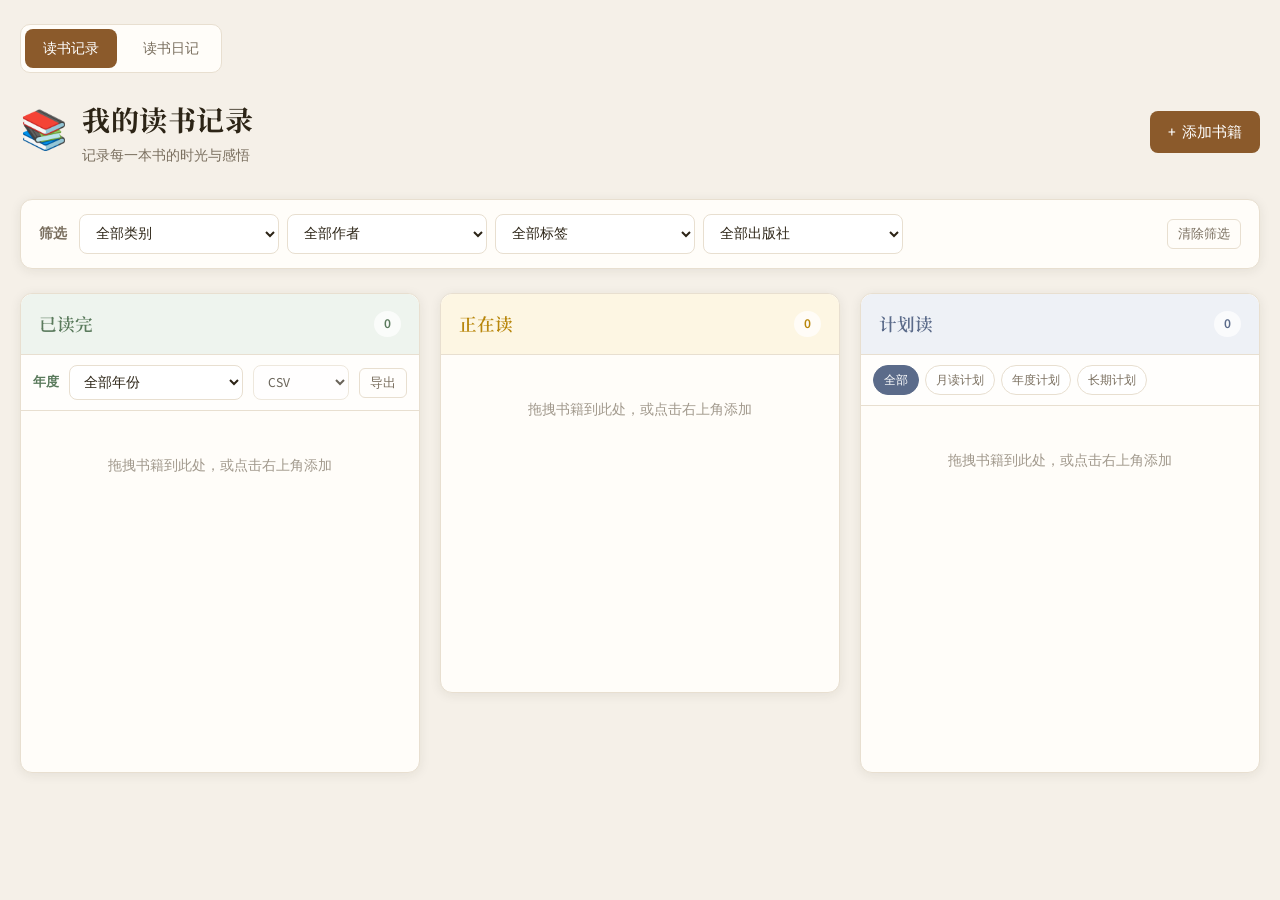
==== index.html @ 4c118de2 "Initial commit: reading journal static site for GitHub Pages" ====
<!DOCTYPE html>
<html lang="zh-CN">
<head>
  <meta charset="UTF-8">
  <meta name="viewport" content="width=device-width, initial-scale=1.0">
  <title>我的读书记录</title>
  <link rel="preconnect" href="https://fonts.googleapis.com">
  <link rel="preconnect" href="https://fonts.gstatic.com" crossorigin>
  <link href="https://fonts.googleapis.com/css2?family=Noto+Serif+SC:wght@400;600;700&family=Source+Sans+3:wght@400;500;600&display=swap" rel="stylesheet">
  <link rel="stylesheet" href="styles.css">
</head>
<body>
  <div class="app">
    <nav class="app-nav" aria-label="主导航">
      <a href="index.html" class="app-nav-link active">读书记录</a>
      <a href="diary.html" class="app-nav-link">读书日记</a>
    </nav>

    <header class="header">
      <div class="header-inner">
        <div class="brand">
          <span class="brand-icon">📚</span>
          <div>
            <h1>我的读书记录</h1>
            <p class="subtitle">记录每一本书的时光与感悟</p>
          </div>
        </div>
        <button type="button" class="btn btn-primary" id="addBookBtn">
          <span>+</span> 添加书籍
        </button>
      </div>
    </header>

    <section class="filter-bar" id="filterBar">
      <div class="filter-bar-inner">
        <span class="filter-label">筛选</span>
        <div class="filter-controls">
          <select id="filterCategory" aria-label="按类别筛选">
            <option value="">全部类别</option>
          </select>
          <select id="filterAuthor" aria-label="按作者筛选">
            <option value="">全部作者</option>
          </select>
          <select id="filterTag" aria-label="按标签筛选">
            <option value="">全部标签</option>
          </select>
          <select id="filterPublisher" aria-label="按出版社筛选">
            <option value="">全部出版社</option>
          </select>
        </div>
        <button type="button" class="btn btn-ghost btn-sm" id="clearFiltersBtn" hidden>清除筛选</button>
      </div>
      <p class="filter-summary" id="filterSummary" hidden></p>
    </section>

    <main class="board">
      <section class="column column-finished" data-status="finished">
        <div class="column-header finished">
          <h2>已读完</h2>
          <span class="count" id="count-finished">0</span>
        </div>
        <div class="finished-year-bar">
          <label for="finishedYearFilter">年度</label>
          <select id="finishedYearFilter" aria-label="按年度筛选已读书籍">
            <option value="">全部年份</option>
          </select>
          <select id="exportFormat" aria-label="导出格式" disabled>
            <option value="csv">CSV</option>
            <option value="markdown">Markdown</option>
            <option value="json">JSON</option>
          </select>
          <button type="button" class="btn btn-ghost btn-sm" id="exportYearBtn" disabled title="请先选择年度">导出</button>
        </div>
        <p class="finished-year-summary" id="finishedYearSummary" hidden></p>
        <div class="book-list" id="list-finished"></div>
      </section>

      <section class="column" data-status="reading">
        <div class="column-header reading">
          <h2>正在读</h2>
          <span class="count" id="count-reading">0</span>
        </div>
        <div class="book-list" id="list-reading"></div>
      </section>

      <section class="column column-planned" data-status="planned">
        <div class="column-header planned">
          <h2>计划读</h2>
          <span class="count" id="count-planned">0</span>
        </div>
        <div class="plan-tabs" id="planTabs">
          <button type="button" class="plan-tab active" data-plan-filter="">全部</button>
          <button type="button" class="plan-tab" data-plan-filter="monthly">月读计划</button>
          <button type="button" class="plan-tab" data-plan-filter="yearly">年度计划</button>
          <button type="button" class="plan-tab" data-plan-filter="longterm">长期计划</button>
        </div>
        <div class="book-list book-list-planned" id="list-planned"></div>
      </section>
    </main>
  </div>

  <!-- Add / Edit Modal -->
  <dialog class="modal modal-wide" id="bookModal">
    <form class="modal-content modal-content-scroll" id="bookForm">
      <div class="modal-header">
        <h3 id="modalTitle">添加书籍</h3>
        <button type="button" class="btn-close" id="closeModalBtn" aria-label="关闭">&times;</button>
      </div>

      <input type="hidden" id="bookId">

      <div class="form-row">
        <label for="bookTitle">书名 <span class="required">*</span></label>
        <input type="text" id="bookTitle" required placeholder="请输入书名">
      </div>

      <div class="form-row">
        <label for="bookAuthor">作者</label>
        <input type="text" id="bookAuthor" list="authorList" placeholder="请输入作者">
      </div>

      <div class="author-info-section">
        <div class="section-label">作者信息（选填）</div>
        <div class="form-row">
          <label for="authorRegion">地域</label>
          <select id="authorRegion">
            <option value="">未选择</option>
            <option value="china">中国</option>
            <option value="foreign">外国</option>
          </select>
        </div>
        <div id="authorChinaFields" hidden>
          <div class="form-row">
            <label for="dynasty">朝代</label>
            <input type="text" id="dynasty" list="dynastyList" placeholder="如：唐代、宋代、现代">
          </div>
        </div>
        <div id="authorForeignFields" hidden>
          <div class="form-row two-col">
            <div>
              <label for="nationality">国籍</label>
              <input type="text" id="nationality" list="nationalityList" placeholder="如：英国、美国、日本">
            </div>
            <div>
              <label for="translator">译者</label>
              <input type="text" id="translator" list="translatorList" placeholder="请输入译者">
            </div>
          </div>
        </div>
      </div>

      <div class="form-row two-col">
        <div>
          <label for="bookCategory">类别</label>
          <input type="text" id="bookCategory" list="categoryList" placeholder="如：文学、历史、哲学">
        </div>
        <div>
          <label for="bookPublisher">出版社</label>
          <input type="text" id="bookPublisher" list="publisherList" placeholder="请输入出版社">
        </div>
      </div>

      <div class="form-row">
        <label>标签</label>
        <div class="tag-color-picker" id="tagColorPicker"></div>
        <div class="tags-input-wrap">
          <div id="tagsChips" class="tags-chips"></div>
          <input type="text" id="tagInput" list="tagList" placeholder="输入标签后按回车添加">
        </div>
        <p class="field-hint">点击标签可切换颜色</p>
      </div>

      <datalist id="categoryList"></datalist>
      <datalist id="authorList"></datalist>
      <datalist id="dynastyList"></datalist>
      <datalist id="nationalityList"></datalist>
      <datalist id="translatorList"></datalist>
      <datalist id="tagList"></datalist>
      <datalist id="publisherList"></datalist>

      <div class="form-row">
        <label for="bookStatus">状态</label>
        <select id="bookStatus">
          <option value="finished">已读完</option>
          <option value="reading">正在读</option>
          <option value="planned">计划读</option>
        </select>
      </div>

      <div id="planFields" class="plan-fields" hidden>
        <div class="form-row two-col">
          <div>
            <label for="planType">计划类型</label>
            <select id="planType">
              <option value="monthly">月读计划</option>
              <option value="yearly">年度计划</option>
              <option value="longterm">长期计划</option>
            </select>
          </div>
          <div id="planPeriodContainer">
            <label for="planPeriod" id="planPeriodLabel">计划月份</label>
            <input type="month" id="planPeriod">
          </div>
        </div>
      </div>

      <div id="readingFields" class="reading-fields" hidden>
        <div class="section-label">阅读记录</div>
        <div class="form-row">
          <label for="readCount">阅读次数</label>
          <input type="number" id="readCount" min="1" value="1">
        </div>
        <div id="readingRecordsList" class="reading-records-list"></div>
      </div>

      <details class="form-section extension-section" id="extensionSection">
        <summary>拓展信息（选填）</summary>
        <div class="form-row">
          <label for="adaptation">是否被影视化</label>
          <input type="text" id="adaptation" placeholder="如：是，2020年电影《xxx》">
        </div>
        <div class="form-row">
          <label for="authorBio">作者生平</label>
          <textarea id="authorBio" rows="3" placeholder="记录作者生平简介…"></textarea>
        </div>
        <div class="form-row">
          <label for="extendedReading">拓展阅读</label>
          <textarea id="extendedReading" rows="3" placeholder="相关书籍、文章、资料推荐…"></textarea>
        </div>
      </details>

      <div class="form-row">
        <label for="notes">读书感悟</label>
        <textarea id="notes" rows="4" placeholder="写下你的阅读心得与感悟…"></textarea>
      </div>

      <div class="modal-actions">
        <button type="button" class="btn btn-ghost" id="cancelBtn">取消</button>
        <button type="submit" class="btn btn-primary">保存</button>
      </div>
    </form>
  </dialog>

  <!-- Detail Modal -->
  <dialog class="modal modal-wide" id="detailModal">
    <div class="modal-content detail-content">
      <div class="modal-header">
        <h3 id="detailTitle"></h3>
        <button type="button" class="btn-close" id="closeDetailBtn" aria-label="关闭">&times;</button>
      </div>
      <div class="detail-body" id="detailBody"></div>
      <div class="modal-actions">
        <button type="button" class="btn btn-ghost" id="detailEditBtn">编辑</button>
        <button type="button" class="btn btn-danger" id="detailDeleteBtn">删除</button>
      </div>
    </div>
  </dialog>

  <script src="app.js"></script>
</body>
</html>
---- styles.css ----
:root {
  --bg: #f5f0e8;
  --surface: #fffdf9;
  --border: #e8dfd0;
  --text: #2c2416;
  --text-muted: #7a6f5f;
  --primary: #8b5a2b;
  --primary-hover: #6d4520;
  --finished: #5a7a5c;
  --finished-bg: #eef4ee;
  --reading: #b8860b;
  --reading-bg: #fdf6e3;
  --planned: #5b6b8a;
  --planned-bg: #eef1f6;
  --danger: #a94442;
  --shadow: 0 2px 12px rgba(44, 36, 22, 0.08);
  --radius: 12px;
  --font-serif: "Noto Serif SC", "Songti SC", serif;
  --font-sans: "Source Sans 3", "PingFang SC", sans-serif;
}

*,
*::before,
*::after {
  box-sizing: border-box;
  margin: 0;
  padding: 0;
}

body {
  font-family: var(--font-sans);
  background: var(--bg);
  color: var(--text);
  min-height: 100vh;
  line-height: 1.6;
}

.app {
  max-width: 1280px;
  margin: 0 auto;
  padding: 24px 20px 48px;
}

/* Header */
.header {
  margin-bottom: 32px;
}

.header-inner {
  display: flex;
  align-items: center;
  justify-content: space-between;
  gap: 16px;
  flex-wrap: wrap;
}

.brand {
  display: flex;
  align-items: center;
  gap: 14px;
}

.brand-icon {
  font-size: 2.4rem;
}

.brand h1 {
  font-family: var(--font-serif);
  font-size: 1.75rem;
  font-weight: 700;
  letter-spacing: 0.02em;
}

.subtitle {
  color: var(--text-muted);
  font-size: 0.9rem;
  margin-top: 2px;
}

/* Filter bar */
.filter-bar {
  background: var(--surface);
  border: 1px solid var(--border);
  border-radius: var(--radius);
  padding: 14px 18px;
  margin-bottom: 24px;
  box-shadow: var(--shadow);
}

.filter-bar-inner {
  display: flex;
  align-items: center;
  gap: 12px;
  flex-wrap: wrap;
}

.filter-label {
  font-size: 0.88rem;
  font-weight: 600;
  color: var(--text-muted);
  flex-shrink: 0;
}

.filter-controls {
  display: flex;
  flex-wrap: wrap;
  gap: 8px;
  flex: 1;
}

.filter-controls select {
  padding: 8px 12px;
  border: 1px solid var(--border);
  border-radius: 8px;
  font-family: inherit;
  font-size: 0.88rem;
  background: #fff;
  color: var(--text);
  min-width: 130px;
  flex: 1;
  max-width: 200px;
}

.filter-controls select:focus {
  outline: none;
  border-color: var(--primary);
}

.filter-summary {
  margin-top: 10px;
  font-size: 0.85rem;
  color: var(--primary);
  padding-top: 10px;
  border-top: 1px solid var(--border);
}

.tag-category {
  background: #ede4d4;
  color: var(--primary);
}

.tag-publisher {
  background: var(--planned-bg);
  color: var(--planned);
}

.tag-origin {
  background: var(--finished-bg);
  color: var(--finished);
}

.tag-color-rose { background: #f5e0e0; color: #9e4b4b; }
.tag-color-orange { background: #f5ebe0; color: #9e6b4b; }
.tag-color-amber { background: #f5f0e0; color: #8a7340; }
.tag-color-green { background: #e0f0e5; color: #4b7a5c; }
.tag-color-teal { background: #e0f0f0; color: #4b7a7a; }
.tag-color-blue { background: #e0e8f5; color: #4b6b9e; }
.tag-color-purple { background: #e8e0f4; color: #6b5b8a; }
.tag-color-pink { background: #f5e0eb; color: #9e4b7a; }

.tag-color-picker {
  display: flex;
  align-items: center;
  gap: 8px;
  margin-bottom: 8px;
  flex-wrap: wrap;
}

.tag-color-picker-label {
  font-size: 0.82rem;
  color: var(--text-muted);
  flex-shrink: 0;
}

.tag-color-dot {
  width: 22px;
  height: 22px;
  border-radius: 50%;
  border: 2px solid transparent;
  cursor: pointer;
  padding: 0;
  transition: transform 0.15s, box-shadow 0.15s;
}

.tag-color-dot:hover {
  transform: scale(1.1);
}

.tag-color-dot.active {
  box-shadow: 0 0 0 2px var(--surface), 0 0 0 4px var(--primary);
  transform: scale(1.1);
}

.field-hint {
  margin-top: 6px;
  font-size: 0.78rem;
  color: var(--text-muted);
}

.author-info-section {
  background: var(--bg);
  border: 1px solid var(--border);
  border-radius: 10px;
  padding: 14px 14px 2px;
  margin-bottom: 16px;
}

.tags-input-wrap {
  border: 1px solid var(--border);
  border-radius: 8px;
  padding: 8px 10px;
  background: #fff;
  display: flex;
  flex-wrap: wrap;
  gap: 6px;
  align-items: center;
  min-height: 42px;
}

.tags-input-wrap:focus-within {
  border-color: var(--primary);
}

.tags-chips {
  display: flex;
  flex-wrap: wrap;
  gap: 6px;
}

.tag-chip {
  display: inline-flex;
  align-items: center;
  gap: 4px;
  padding: 3px 8px;
  border-radius: 4px;
  font-size: 0.82rem;
  cursor: pointer;
  border: none;
  font-family: inherit;
}

.tag-chip-remove {
  border: none;
  background: none;
  color: inherit;
  cursor: pointer;
  padding: 0 2px;
  font-size: 1rem;
  line-height: 1;
  opacity: 0.7;
}

.tag-chip-remove:hover {
  opacity: 1;
}

#tagInput {
  flex: 1;
  min-width: 120px;
  border: none;
  outline: none;
  font-family: inherit;
  font-size: 0.95rem;
  padding: 4px 0;
  background: transparent;
}

.tag-clickable {
  cursor: pointer;
  transition: opacity 0.15s;
}

.tag-clickable:hover {
  opacity: 0.8;
}

.detail-link {
  color: var(--primary);
  cursor: pointer;
  text-decoration: underline;
  text-underline-offset: 2px;
}

.detail-link:hover {
  color: var(--primary-hover);
}

/* Buttons */
.btn {
  display: inline-flex;
  align-items: center;
  gap: 6px;
  padding: 10px 18px;
  border: none;
  border-radius: 8px;
  font-family: inherit;
  font-size: 0.95rem;
  font-weight: 500;
  cursor: pointer;
  transition: background 0.2s, transform 0.15s;
}

.btn:active {
  transform: scale(0.98);
}

.btn-primary {
  background: var(--primary);
  color: #fff;
}

.btn-primary:hover {
  background: var(--primary-hover);
}

.btn-ghost {
  background: transparent;
  color: var(--text-muted);
  border: 1px solid var(--border);
}

.btn-ghost:hover {
  background: var(--bg);
  color: var(--text);
}

.btn-danger {
  background: var(--danger);
  color: #fff;
}

.btn-danger:hover {
  background: #8b3634;
}

.btn-sm {
  padding: 5px 10px;
  font-size: 0.8rem;
  border-radius: 6px;
}

/* Board */
.board {
  display: grid;
  grid-template-columns: repeat(3, 1fr);
  gap: 20px;
  align-items: start;
}

.column {
  background: var(--surface);
  border: 1px solid var(--border);
  border-radius: var(--radius);
  box-shadow: var(--shadow);
  min-height: 400px;
  display: flex;
  flex-direction: column;
}

.column-header {
  display: flex;
  align-items: center;
  justify-content: space-between;
  padding: 16px 18px;
  border-bottom: 1px solid var(--border);
  border-radius: var(--radius) var(--radius) 0 0;
}

.column-header h2 {
  font-family: var(--font-serif);
  font-size: 1.1rem;
  font-weight: 600;
}

.column-header.finished {
  background: var(--finished-bg);
  color: var(--finished);
}

.column-header.reading {
  background: var(--reading-bg);
  color: var(--reading);
}

.column-header.planned {
  background: var(--planned-bg);
  color: var(--planned);
}

.count {
  background: rgba(255, 255, 255, 0.7);
  padding: 2px 10px;
  border-radius: 20px;
  font-size: 0.85rem;
  font-weight: 600;
}

.book-list {
  padding: 12px;
  flex: 1;
  display: flex;
  flex-direction: column;
  gap: 10px;
}

.empty-hint {
  text-align: center;
  color: var(--text-muted);
  font-size: 0.88rem;
  padding: 32px 16px;
  opacity: 0.7;
}

/* Planned column */
.column-planned {
  min-height: 480px;
}

.plan-tabs {
  display: flex;
  flex-wrap: wrap;
  gap: 6px;
  padding: 10px 12px;
  border-bottom: 1px solid var(--border);
  background: rgba(255, 255, 255, 0.5);
}

.plan-tab {
  padding: 5px 10px;
  border: 1px solid var(--border);
  border-radius: 20px;
  background: #fff;
  font-family: inherit;
  font-size: 0.78rem;
  color: var(--text-muted);
  cursor: pointer;
  transition: background 0.15s, color 0.15s, border-color 0.15s;
}

.plan-tab:hover {
  border-color: var(--planned);
  color: var(--planned);
}

.plan-tab.active {
  background: var(--planned);
  border-color: var(--planned);
  color: #fff;
  font-weight: 500;
}

.book-list-planned {
  gap: 0;
}

.plan-group {
  padding: 10px 12px 4px;
}

.plan-group + .plan-group {
  border-top: 1px dashed var(--border);
  margin-top: 4px;
  padding-top: 14px;
}

.plan-group-header {
  display: flex;
  align-items: center;
  justify-content: space-between;
  margin-bottom: 10px;
}

.plan-group-title {
  font-family: var(--font-serif);
  font-size: 0.92rem;
  font-weight: 600;
  color: var(--planned);
}

.plan-group-count {
  font-size: 0.78rem;
  color: var(--text-muted);
  background: var(--planned-bg);
  padding: 1px 8px;
  border-radius: 10px;
}

.plan-group-list {
  display: flex;
  flex-direction: column;
  gap: 10px;
}

.plan-fields {
  background: var(--planned-bg);
  border: 1px solid #d4dce8;
  border-radius: 10px;
  padding: 14px 14px 2px;
  margin-bottom: 16px;
}

.tag-plan {
  background: #dce4f0;
  color: var(--planned);
  font-weight: 500;
}

.tag-format {
  background: #f0ebe3;
  color: var(--primary);
}

/* Finished year filter */
.column-finished {
  min-height: 480px;
}

.finished-year-bar {
  display: flex;
  align-items: center;
  gap: 10px;
  padding: 10px 12px;
  border-bottom: 1px solid var(--border);
  background: rgba(255, 255, 255, 0.5);
}

.finished-year-bar label {
  font-size: 0.82rem;
  font-weight: 600;
  color: var(--finished);
  flex-shrink: 0;
}

.finished-year-bar select {
  flex: 1;
  min-width: 0;
  padding: 6px 10px;
  border: 1px solid var(--border);
  border-radius: 8px;
  font-family: inherit;
  font-size: 0.85rem;
  background: #fff;
  color: var(--text);
}

.finished-year-bar select#exportFormat {
  flex: 0 0 96px;
}

.finished-year-bar select:focus {
  outline: none;
  border-color: var(--finished);
}

.finished-year-summary {
  margin: 0;
  padding: 10px 14px;
  font-size: 0.85rem;
  color: var(--finished);
  background: var(--finished-bg);
  border-bottom: 1px solid var(--border);
  line-height: 1.5;
}

.record-platform-wrap.disabled {
  opacity: 0.45;
  pointer-events: none;
}

/* Book Card */
.book-card {
  background: #fff;
  border: 1px solid var(--border);
  border-radius: 10px;
  padding: 14px 16px;
  cursor: pointer;
  transition: box-shadow 0.2s, transform 0.15s, opacity 0.15s;
}

.book-card-top {
  display: flex;
  align-items: flex-start;
  gap: 8px;
  margin-bottom: 4px;
}

.book-card-drag {
  flex-shrink: 0;
  width: 22px;
  height: 22px;
  margin-top: 1px;
  padding: 0;
  border: none;
  border-radius: 4px;
  background: transparent;
  color: var(--text-muted);
  font-size: 1rem;
  line-height: 1;
  cursor: grab;
  opacity: 0.45;
  transition: opacity 0.15s, background 0.15s, color 0.15s;
}

.book-card:hover .book-card-drag {
  opacity: 1;
}

.book-card-drag:hover {
  background: var(--bg);
  color: var(--text);
}

.book-card-drag:active {
  cursor: grabbing;
}

.book-card.is-dragging {
  opacity: 0.45;
  box-shadow: var(--shadow);
}

.book-list[data-sortable="on"],
.plan-group-list[data-sortable="on"] {
  min-height: 40px;
}

.book-card-title {
  font-family: var(--font-serif);
  font-size: 1rem;
  font-weight: 600;
  line-height: 1.4;
  flex: 1;
  margin-bottom: 0;
}

.book-card:hover:not(.is-dragging) {
  box-shadow: var(--shadow);
  transform: translateY(-1px);
}

.book-card-author {
  font-size: 0.82rem;
  color: var(--text-muted);
  margin-bottom: 10px;
}

.column.drop-highlight {
  outline: 2px dashed var(--primary);
  outline-offset: -2px;
}

.book-list.drop-target-active,
.plan-group-list.drop-target-active {
  background: rgba(139, 90, 43, 0.04);
  border-radius: 8px;
}

.book-card-meta {
  display: flex;
  flex-wrap: wrap;
  gap: 6px;
}

.tag {
  font-size: 0.75rem;
  padding: 2px 8px;
  border-radius: 4px;
  background: var(--bg);
  color: var(--text-muted);
}

.book-card-notes {
  margin-top: 10px;
  font-size: 0.85rem;
  color: var(--text-muted);
  display: -webkit-box;
  -webkit-line-clamp: 2;
  -webkit-box-orient: vertical;
  overflow: hidden;
}

.book-card-actions {
  display: flex;
  gap: 6px;
  margin-top: 10px;
  padding-top: 10px;
  border-top: 1px solid var(--border);
}

.book-card-actions .btn-sm {
  flex: 1;
  justify-content: center;
}

/* Modal */
.modal {
  border: none;
  border-radius: var(--radius);
  padding: 0;
  max-width: 520px;
  width: calc(100% - 32px);
  box-shadow: 0 8px 40px rgba(44, 36, 22, 0.18);
  background: var(--surface);
}

.modal-wide {
  max-width: 580px;
}

.modal-fullscreen {
  width: 100%;
  height: 100%;
  max-width: 100%;
  max-height: 100%;
  margin: 0;
  border-radius: 0;
}

@supports (height: 100dvh) {
  .modal-fullscreen {
    height: 100dvh;
    max-height: 100dvh;
  }

  .diary-form-fullscreen {
    max-height: 100dvh;
  }
}

.modal-fullscreen::backdrop {
  background: var(--bg);
}

.diary-form-fullscreen {
  height: 100%;
  max-height: 100vh;
  display: flex;
  flex-direction: column;
  padding: 20px 24px 24px;
  overflow-y: auto;
}

.diary-form-fields {
  flex-shrink: 0;
}

.diary-content-row {
  flex: 1 1 auto;
  display: flex;
  flex-direction: column;
  min-height: calc(100vh - 320px);
  margin-bottom: 0;
}

@supports (height: 100dvh) {
  .diary-content-row {
    min-height: calc(100dvh - 320px);
  }
}

.diary-content-row textarea {
  width: 100%;
  flex: 1 1 auto;
  min-height: calc(100vh - 360px);
  height: calc(100vh - 360px);
  max-height: none;
  resize: vertical;
  line-height: 1.85;
  font-family: var(--font-serif);
  font-size: 1.05rem;
  padding: 16px;
}

@supports (height: 100dvh) {
  .diary-content-row textarea {
    min-height: calc(100dvh - 360px);
    height: calc(100dvh - 360px);
  }
}

.diary-form-fullscreen .modal-actions {
  flex-shrink: 0;
  margin-top: 16px;
}

.modal-content-scroll {
  max-height: calc(100vh - 80px);
  overflow-y: auto;
}

.modal::backdrop {
  background: rgba(44, 36, 22, 0.4);
  backdrop-filter: blur(2px);
}

.modal-content {
  padding: 24px;
}

.modal-header {
  display: flex;
  align-items: center;
  justify-content: space-between;
  margin-bottom: 20px;
}

.modal-header h3 {
  font-family: var(--font-serif);
  font-size: 1.25rem;
}

.btn-close {
  background: none;
  border: none;
  font-size: 1.5rem;
  color: var(--text-muted);
  cursor: pointer;
  line-height: 1;
  padding: 4px;
}

.btn-close:hover {
  color: var(--text);
}

.form-row {
  margin-bottom: 16px;
}

.form-row label {
  display: block;
  font-size: 0.88rem;
  font-weight: 500;
  margin-bottom: 6px;
  color: var(--text);
}

.required {
  color: var(--danger);
}

.form-row input,
.form-row select,
.form-row textarea {
  width: 100%;
  padding: 10px 12px;
  border: 1px solid var(--border);
  border-radius: 8px;
  font-family: inherit;
  font-size: 0.95rem;
  background: #fff;
  color: var(--text);
  transition: border-color 0.2s;
}

.form-row input:focus,
.form-row select:focus,
.form-row textarea:focus {
  outline: none;
  border-color: var(--primary);
}

.form-row textarea {
  resize: vertical;
  min-height: 90px;
}

.two-col {
  display: grid;
  grid-template-columns: 1fr 1fr;
  gap: 12px;
}

.section-label {
  font-family: var(--font-serif);
  font-size: 0.95rem;
  font-weight: 600;
  margin-bottom: 12px;
  color: var(--text);
}

.reading-fields {
  background: var(--finished-bg);
  border: 1px solid #d4e0d5;
  border-radius: 10px;
  padding: 14px 14px 2px;
  margin-bottom: 16px;
}

.reading-records-list {
  display: flex;
  flex-direction: column;
  gap: 12px;
  margin-bottom: 14px;
}

.reading-record-item {
  background: #fff;
  border: 1px solid var(--border);
  border-radius: 8px;
  padding: 12px;
}

.reading-record-title {
  font-size: 0.85rem;
  font-weight: 600;
  color: var(--finished);
  margin-bottom: 10px;
}

.form-section {
  margin-bottom: 16px;
}

.extension-section {
  border: 1px solid var(--border);
  border-radius: 10px;
  padding: 0 14px;
  background: var(--bg);
}

.extension-section summary {
  padding: 12px 0;
  font-size: 0.9rem;
  font-weight: 500;
  cursor: pointer;
  color: var(--text-muted);
  list-style: none;
}

.extension-section summary::-webkit-details-marker {
  display: none;
}

.extension-section[open] summary {
  border-bottom: 1px solid var(--border);
  margin-bottom: 14px;
  color: var(--text);
}

.extension-section .form-row:last-child {
  margin-bottom: 14px;
}

.detail-section-title {
  font-family: var(--font-serif);
  font-size: 0.95rem;
  font-weight: 600;
  color: var(--text);
  margin-top: 6px;
  padding-top: 12px;
  border-top: 1px solid var(--border);
}

.detail-record {
  background: var(--bg);
  border-radius: 8px;
  padding: 12px 14px;
  font-size: 0.9rem;
}

.detail-record + .detail-record {
  margin-top: 8px;
}

.detail-record-title {
  font-weight: 600;
  color: var(--finished);
  margin-bottom: 6px;
  font-size: 0.85rem;
}

.modal-actions {
  display: flex;
  justify-content: flex-end;
  gap: 10px;
  margin-top: 24px;
  padding-top: 16px;
  border-top: 1px solid var(--border);
}

/* Detail view */
.detail-body {
  display: flex;
  flex-direction: column;
  gap: 14px;
}

.detail-row {
  display: flex;
  gap: 8px;
}

.detail-label {
  font-size: 0.85rem;
  font-weight: 600;
  color: var(--text-muted);
  min-width: 72px;
  flex-shrink: 0;
}

.detail-value {
  font-size: 0.95rem;
}

.detail-notes {
  background: var(--bg);
  border-radius: 8px;
  padding: 14px;
  font-size: 0.95rem;
  line-height: 1.7;
  white-space: pre-wrap;
}

.detail-author {
  color: var(--text-muted);
  font-size: 0.95rem;
  margin-top: -8px;
}

/* Responsive */
@media (max-width: 900px) {
  .board {
    grid-template-columns: 1fr;
  }

  .column {
    min-height: auto;
  }
}

@media (max-width: 480px) {
  .two-col {
    grid-template-columns: 1fr;
  }

  .brand h1 {
    font-size: 1.4rem;
  }

  .filter-controls select {
    max-width: none;
    min-width: 0;
  }
}

/* App navigation */
.app-nav {
  display: flex;
  gap: 8px;
  margin-bottom: 24px;
  padding: 4px;
  background: var(--surface);
  border: 1px solid var(--border);
  border-radius: 10px;
  width: fit-content;
}

.app-nav-link {
  padding: 8px 18px;
  border-radius: 8px;
  font-size: 0.9rem;
  font-weight: 500;
  color: var(--text-muted);
  text-decoration: none;
  transition: background 0.15s, color 0.15s;
}

.app-nav-link:hover {
  color: var(--text);
  background: var(--bg);
}

.app-nav-link.active {
  background: var(--primary);
  color: #fff;
}

/* Diary page */
.diary-filter-bar input[type="search"],
.diary-filter-bar input[type="month"] {
  padding: 8px 12px;
  border: 1px solid var(--border);
  border-radius: 8px;
  font-family: inherit;
  font-size: 0.88rem;
  background: #fff;
  color: var(--text);
  min-width: 130px;
  flex: 1;
  max-width: 200px;
}

.diary-filter-bar input:focus {
  outline: none;
  border-color: var(--primary);
}

.diary-list {
  display: flex;
  flex-direction: column;
  gap: 14px;
  max-width: 800px;
}

.diary-empty {
  max-width: 800px;
}

.diary-card {
  background: var(--surface);
  border: 1px solid var(--border);
  border-radius: var(--radius);
  padding: 20px 22px;
  box-shadow: var(--shadow);
  cursor: pointer;
  transition: box-shadow 0.2s, transform 0.15s;
  border-left: 4px solid var(--primary);
}

.diary-card:hover {
  box-shadow: 0 4px 20px rgba(44, 36, 22, 0.12);
  transform: translateY(-1px);
}

.diary-card-header {
  display: flex;
  align-items: center;
  flex-wrap: wrap;
  gap: 10px;
  margin-bottom: 8px;
}

.diary-card-tags {
  display: flex;
  flex-wrap: wrap;
  gap: 6px;
  margin-bottom: 10px;
}

.diary-detail-tags {
  display: flex;
  flex-wrap: wrap;
  gap: 6px;
  width: 100%;
  margin-top: 8px;
}

.diary-card-date {
  font-size: 0.85rem;
  color: var(--text-muted);
  font-weight: 500;
}

.diary-card-book {
  font-size: 0.78rem;
  padding: 2px 10px;
  border-radius: 20px;
  background: var(--reading-bg);
  color: var(--reading);
  font-weight: 500;
}

.diary-card-title {
  font-family: var(--font-serif);
  font-size: 1.15rem;
  font-weight: 600;
  margin-bottom: 10px;
  line-height: 1.4;
}

.diary-card-preview {
  font-size: 0.95rem;
  color: var(--text-muted);
  line-height: 1.7;
  display: -webkit-box;
  -webkit-line-clamp: 3;
  -webkit-box-orient: vertical;
  overflow: hidden;
}

.diary-detail-meta {
  display: flex;
  flex-wrap: wrap;
  gap: 12px;
  font-size: 0.9rem;
  color: var(--text-muted);
  margin-bottom: 16px;
  padding-bottom: 14px;
  border-bottom: 1px solid var(--border);
}

.diary-detail-book {
  color: var(--reading);
  font-weight: 500;
}

.diary-detail-body {
  font-size: 1rem;
  line-height: 1.85;
  white-space: pre-wrap;
  font-family: var(--font-serif);
  min-height: 120px;
}

@media (max-width: 480px) {
  .diary-filter-bar input[type="search"],
  .diary-filter-bar input[type="month"] {
    max-width: none;
    min-width: 0;
  }

  .app-nav {
    width: 100%;
  }

  .app-nav-link {
    flex: 1;
    text-align: center;
  }
}
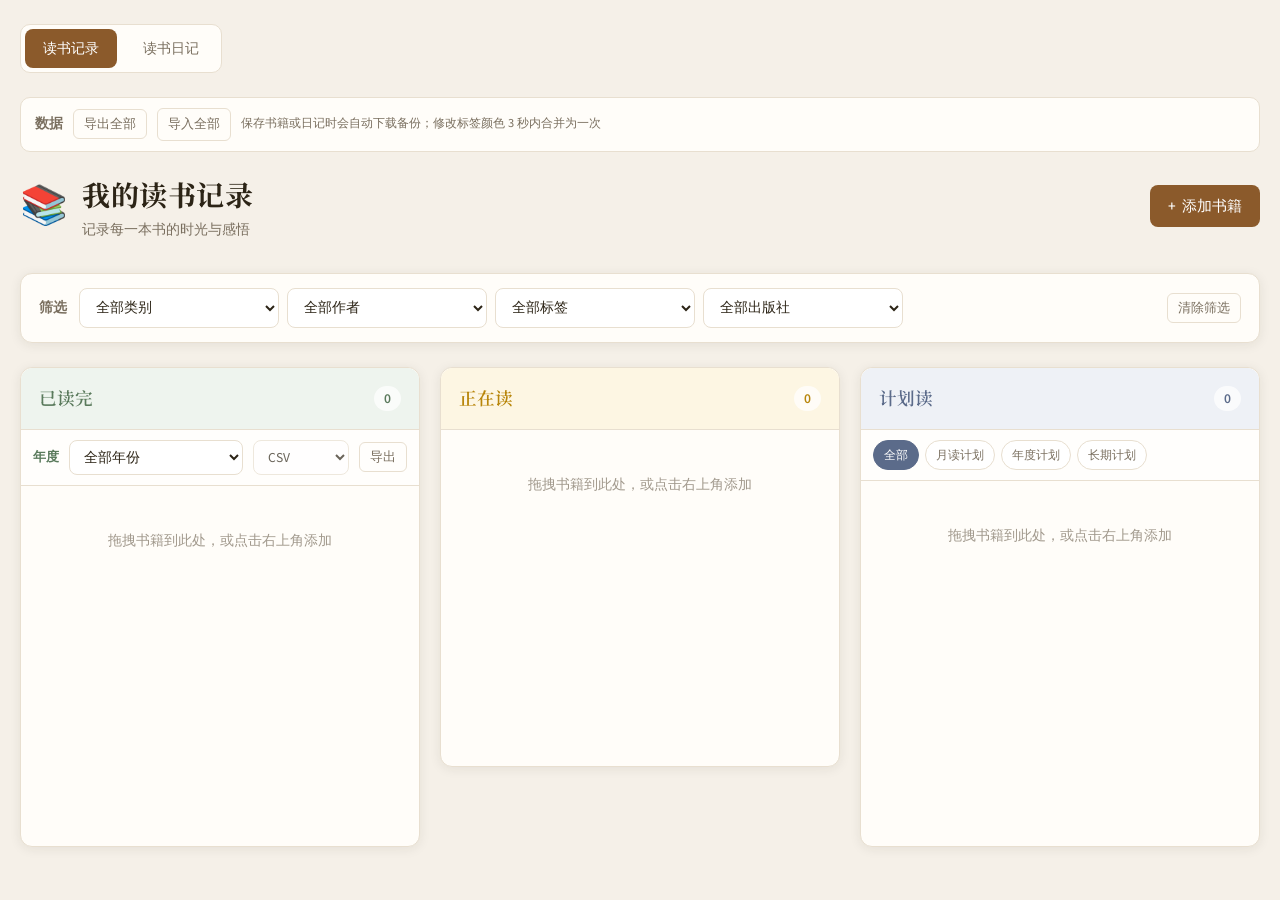
==== commit f4d4914b: "Add full export/import and auto backup on save" ====
--- a/index.html
+++ b/index.html
@@ -16,6 +16,16 @@
       <a href="diary.html" class="app-nav-link">读书日记</a>
     </nav>
 
+    <section class="data-bar" aria-label="数据管理">
+      <span class="data-bar-label">数据</span>
+      <button type="button" class="btn btn-ghost btn-sm" id="exportAllBtn">导出全部</button>
+      <label class="btn btn-ghost btn-sm import-label">
+        导入全部
+        <input type="file" id="importAllInput" accept=".json,application/json" hidden>
+      </label>
+      <p class="data-bar-hint">保存书籍或日记时会自动下载备份；修改标签颜色 3 秒内合并为一次</p>
+    </section>
+
     <header class="header">
       <div class="header-inner">
         <div class="brand">
@@ -256,6 +266,24 @@
     </div>
   </dialog>
 
+  <!-- Import Modal -->
+  <dialog class="modal" id="importModal">
+    <div class="modal-content">
+      <div class="modal-header">
+        <h3>导入数据</h3>
+        <button type="button" class="btn-close" data-close-import aria-label="关闭">&times;</button>
+      </div>
+      <p class="import-summary" id="importSummary"></p>
+      <p class="field-hint">合并：相同 ID 以导入文件为准；覆盖：完全替换当前数据。</p>
+      <div class="modal-actions">
+        <button type="button" class="btn btn-ghost" data-close-import>取消</button>
+        <button type="button" class="btn btn-ghost" id="importMergeBtn">合并</button>
+        <button type="button" class="btn btn-danger" id="importReplaceBtn">覆盖</button>
+      </div>
+    </div>
+  </dialog>
+
+  <script src="storage.js"></script>
   <script src="app.js"></script>
 </body>
 </html>
--- a/styles.css
+++ b/styles.css
@@ -1076,6 +1076,42 @@
   color: #fff;
 }
 
+.data-bar {
+  display: flex;
+  align-items: center;
+  gap: 10px;
+  flex-wrap: wrap;
+  margin-bottom: 20px;
+  padding: 10px 14px;
+  background: var(--surface);
+  border: 1px solid var(--border);
+  border-radius: 10px;
+}
+
+.data-bar-label {
+  font-size: 0.85rem;
+  font-weight: 600;
+  color: var(--text-muted);
+}
+
+.data-bar-hint {
+  margin: 0;
+  flex: 1 1 220px;
+  font-size: 0.78rem;
+  color: var(--text-muted);
+}
+
+.import-label {
+  cursor: pointer;
+  margin: 0;
+}
+
+.import-summary {
+  margin: 0 0 12px;
+  color: var(--text);
+  line-height: 1.5;
+}
+
 /* Diary page */
 .diary-filter-bar input[type="search"],
 .diary-filter-bar input[type="month"] {
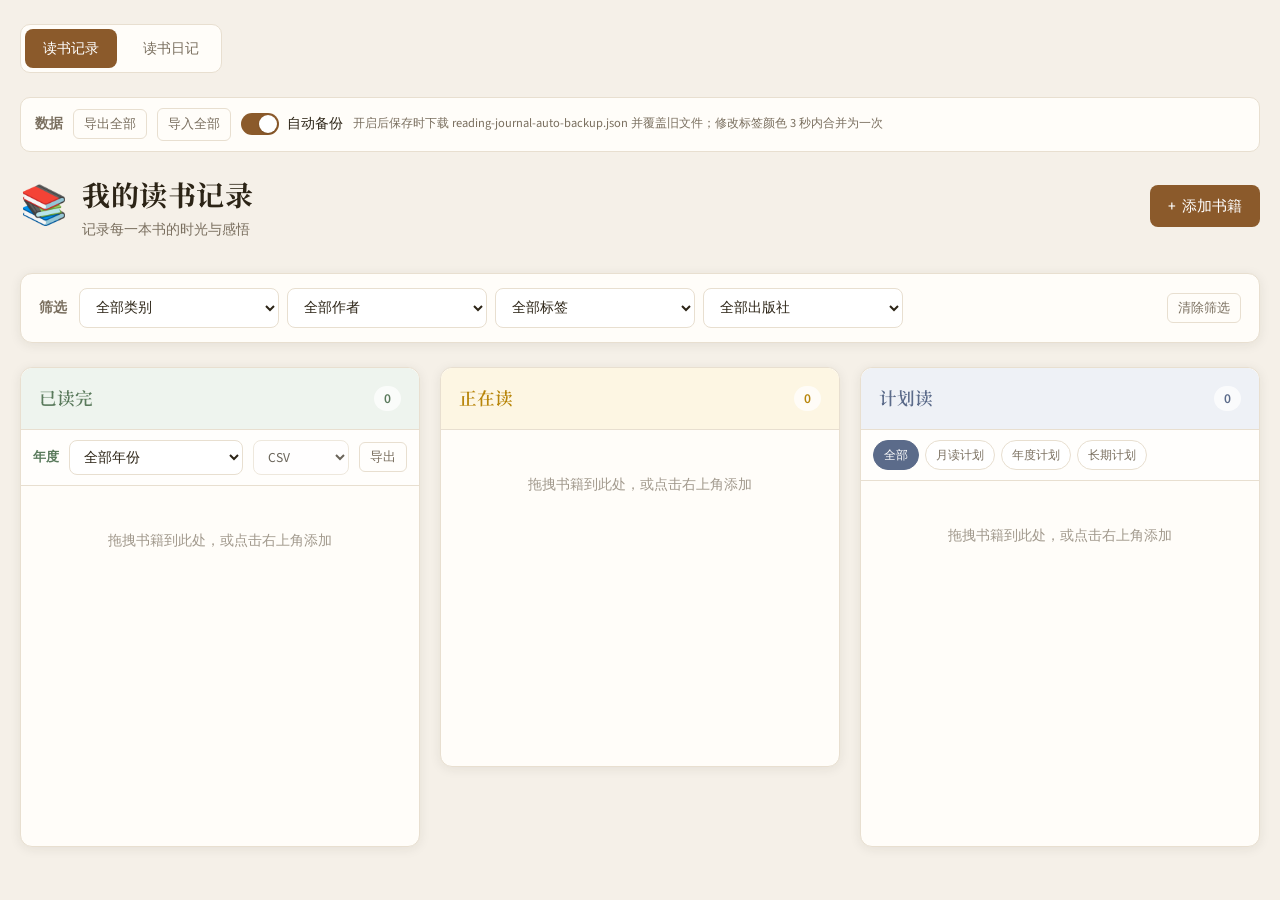
==== commit 75fe7c33: "Add auto backup toggle and fixed backup filename" ====
--- a/index.html
+++ b/index.html
@@ -23,7 +23,12 @@
         导入全部
         <input type="file" id="importAllInput" accept=".json,application/json" hidden>
       </label>
-      <p class="data-bar-hint">保存书籍或日记时会自动下载备份；修改标签颜色 3 秒内合并为一次</p>
+      <label class="auto-backup-toggle">
+        <input type="checkbox" id="autoBackupToggle" checked>
+        <span class="auto-backup-toggle-ui" aria-hidden="true"></span>
+        <span class="auto-backup-toggle-label">自动备份</span>
+      </label>
+      <p class="data-bar-hint">开启后保存时下载 reading-journal-auto-backup.json 并覆盖旧文件；修改标签颜色 3 秒内合并为一次</p>
     </section>
 
     <header class="header">
--- a/styles.css
+++ b/styles.css
@@ -1106,6 +1106,62 @@
   margin: 0;
 }
 
+.auto-backup-toggle {
+  display: inline-flex;
+  align-items: center;
+  gap: 8px;
+  cursor: pointer;
+  user-select: none;
+  margin: 0;
+}
+
+.auto-backup-toggle input {
+  position: absolute;
+  opacity: 0;
+  width: 0;
+  height: 0;
+}
+
+.auto-backup-toggle-ui {
+  position: relative;
+  width: 38px;
+  height: 22px;
+  background: var(--border);
+  border-radius: 999px;
+  transition: background 0.15s;
+}
+
+.auto-backup-toggle-ui::after {
+  content: '';
+  position: absolute;
+  top: 2px;
+  left: 2px;
+  width: 18px;
+  height: 18px;
+  background: #fff;
+  border-radius: 50%;
+  box-shadow: 0 1px 2px rgba(0, 0, 0, 0.15);
+  transition: transform 0.15s;
+}
+
+.auto-backup-toggle input:checked + .auto-backup-toggle-ui {
+  background: var(--primary);
+}
+
+.auto-backup-toggle input:checked + .auto-backup-toggle-ui::after {
+  transform: translateX(16px);
+}
+
+.auto-backup-toggle input:focus-visible + .auto-backup-toggle-ui {
+  outline: 2px solid var(--primary);
+  outline-offset: 2px;
+}
+
+.auto-backup-toggle-label {
+  font-size: 0.85rem;
+  color: var(--text);
+}
+
 .import-summary {
   margin: 0 0 12px;
   color: var(--text);
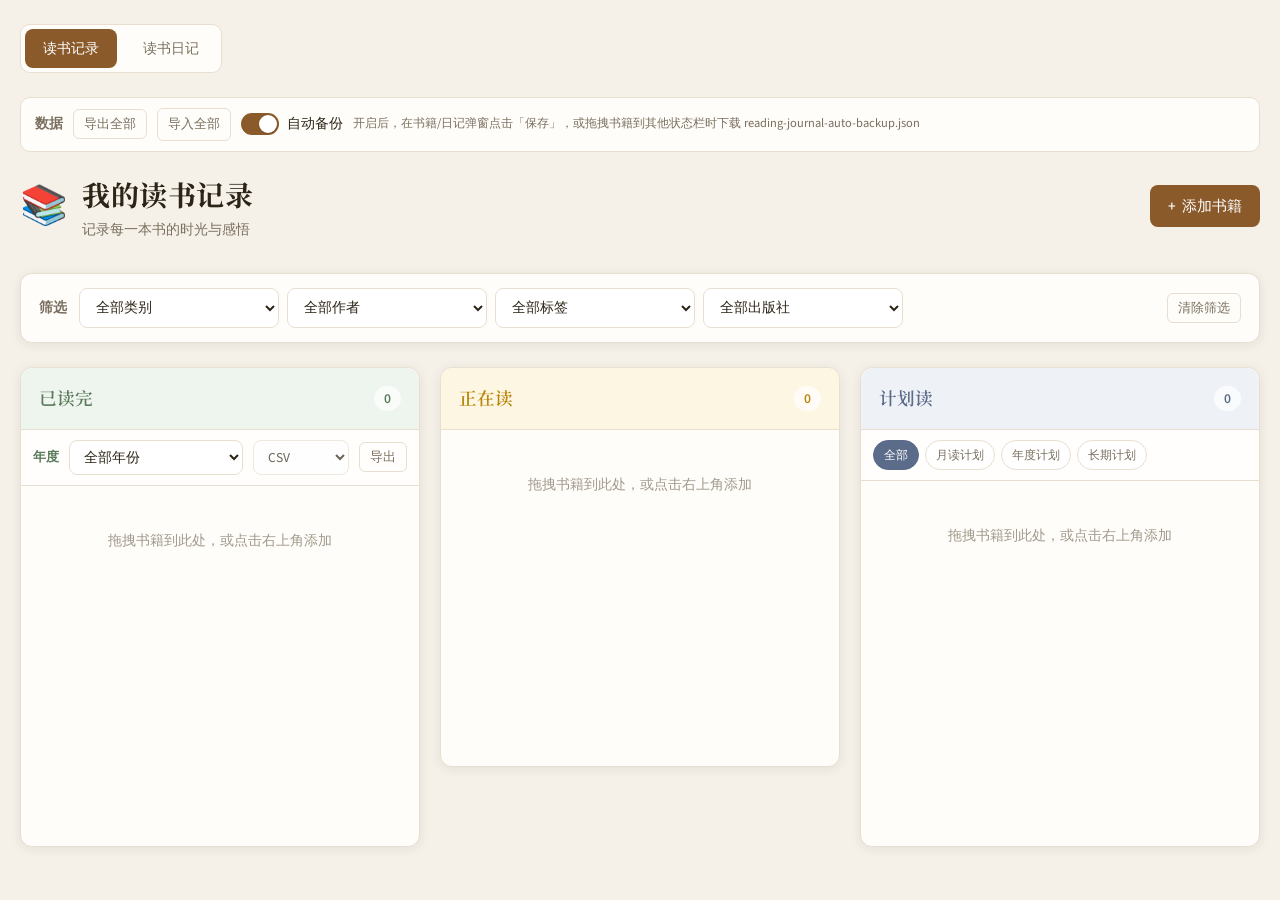
==== commit ecee6724: "Refine auto backup triggers for save and cross-column drag" ====
--- a/index.html
+++ b/index.html
@@ -28,7 +28,7 @@
         <span class="auto-backup-toggle-ui" aria-hidden="true"></span>
         <span class="auto-backup-toggle-label">自动备份</span>
       </label>
-      <p class="data-bar-hint">开启后保存时下载 reading-journal-auto-backup.json 并覆盖旧文件；修改标签颜色 3 秒内合并为一次</p>
+      <p class="data-bar-hint">开启后，在书籍/日记弹窗点击「保存」，或拖拽书籍到其他状态栏时下载 reading-journal-auto-backup.json</p>
     </section>
 
     <header class="header">
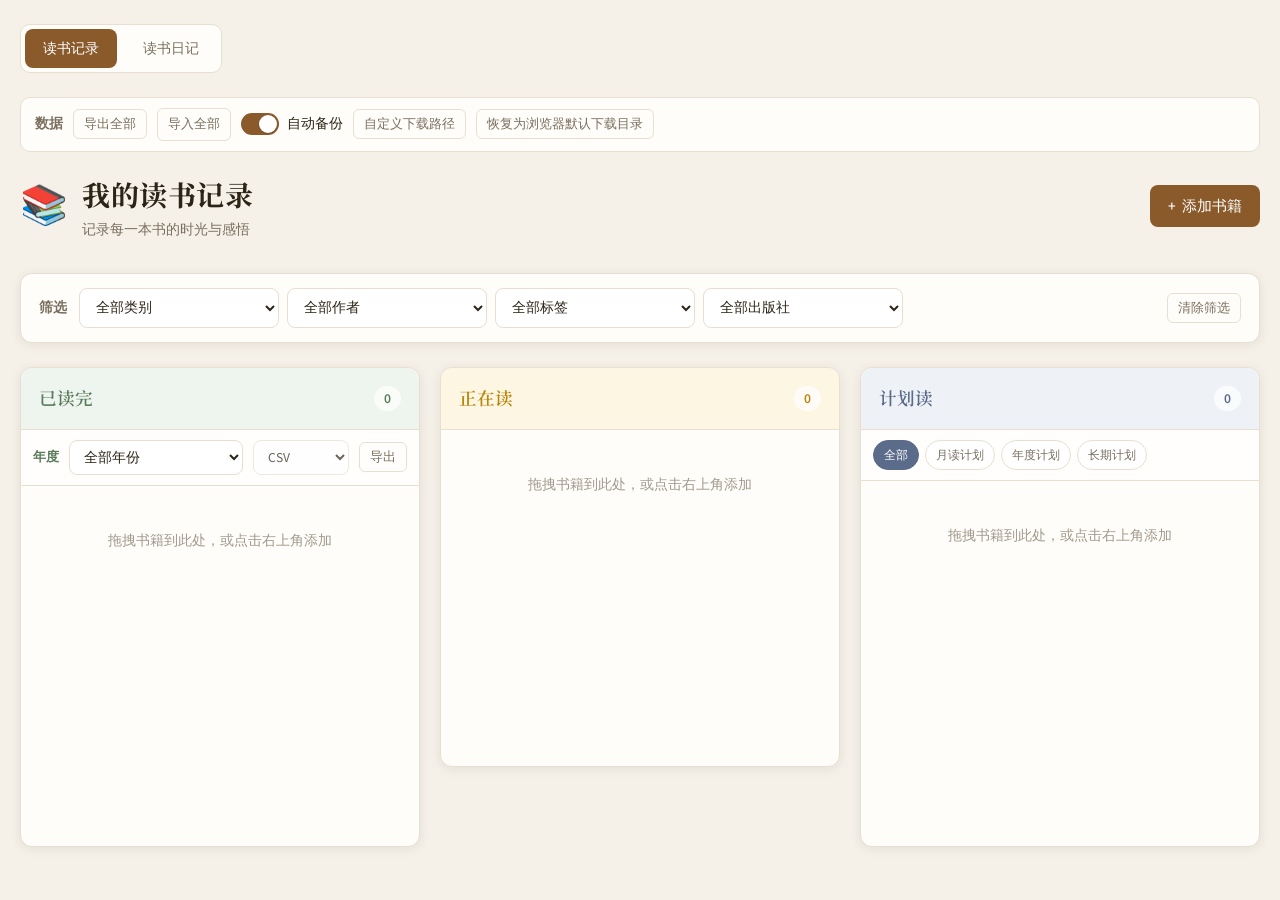
==== commit d075d074: "Add custom export path, UI tweaks, and mobile tag add button" ====
--- a/index.html
+++ b/index.html
@@ -28,7 +28,8 @@
         <span class="auto-backup-toggle-ui" aria-hidden="true"></span>
         <span class="auto-backup-toggle-label">自动备份</span>
       </label>
-      <p class="data-bar-hint">开启后，在书籍/日记弹窗点击「保存」，或拖拽书籍到其他状态栏时下载 reading-journal-auto-backup.json</p>
+      <button type="button" class="btn btn-ghost btn-sm" id="chooseBackupFolderBtn">自定义下载路径</button>
+      <button type="button" class="btn btn-ghost btn-sm" id="clearBackupFolderBtn" hidden>恢复为浏览器默认下载目录</button>
     </section>
 
     <header class="header">
@@ -180,9 +181,12 @@
         <div class="tag-color-picker" id="tagColorPicker"></div>
         <div class="tags-input-wrap">
           <div id="tagsChips" class="tags-chips"></div>
-          <input type="text" id="tagInput" list="tagList" placeholder="输入标签后按回车添加">
-        </div>
-        <p class="field-hint">点击标签可切换颜色</p>
+          <div class="tags-input-row">
+            <input type="text" id="tagInput" list="tagList" placeholder="输入标签">
+            <button type="button" class="btn btn-ghost btn-sm tag-add-btn" id="addTagBtn">添加</button>
+          </div>
+        </div>
+        <p class="field-hint">点击「添加」或按回车创建标签；点击标签可切换颜色</p>
       </div>
 
       <datalist id="categoryList"></datalist>
--- a/styles.css
+++ b/styles.css
@@ -225,6 +225,21 @@
   display: flex;
   flex-wrap: wrap;
   gap: 6px;
+  flex: 1 1 100%;
+}
+
+.tags-input-row {
+  display: flex;
+  align-items: center;
+  gap: 8px;
+  flex: 1 1 100%;
+  min-width: 0;
+}
+
+.tag-add-btn {
+  flex-shrink: 0;
+  padding: 4px 12px;
+  min-height: 32px;
 }
 
 .tag-chip {
@@ -254,9 +269,10 @@
   opacity: 1;
 }
 
-#tagInput {
+#tagInput,
+#diaryTagInput {
   flex: 1;
-  min-width: 120px;
+  min-width: 0;
   border: none;
   outline: none;
   font-family: inherit;
@@ -1094,13 +1110,6 @@
   color: var(--text-muted);
 }
 
-.data-bar-hint {
-  margin: 0;
-  flex: 1 1 220px;
-  font-size: 0.78rem;
-  color: var(--text-muted);
-}
-
 .import-label {
   cursor: pointer;
   margin: 0;
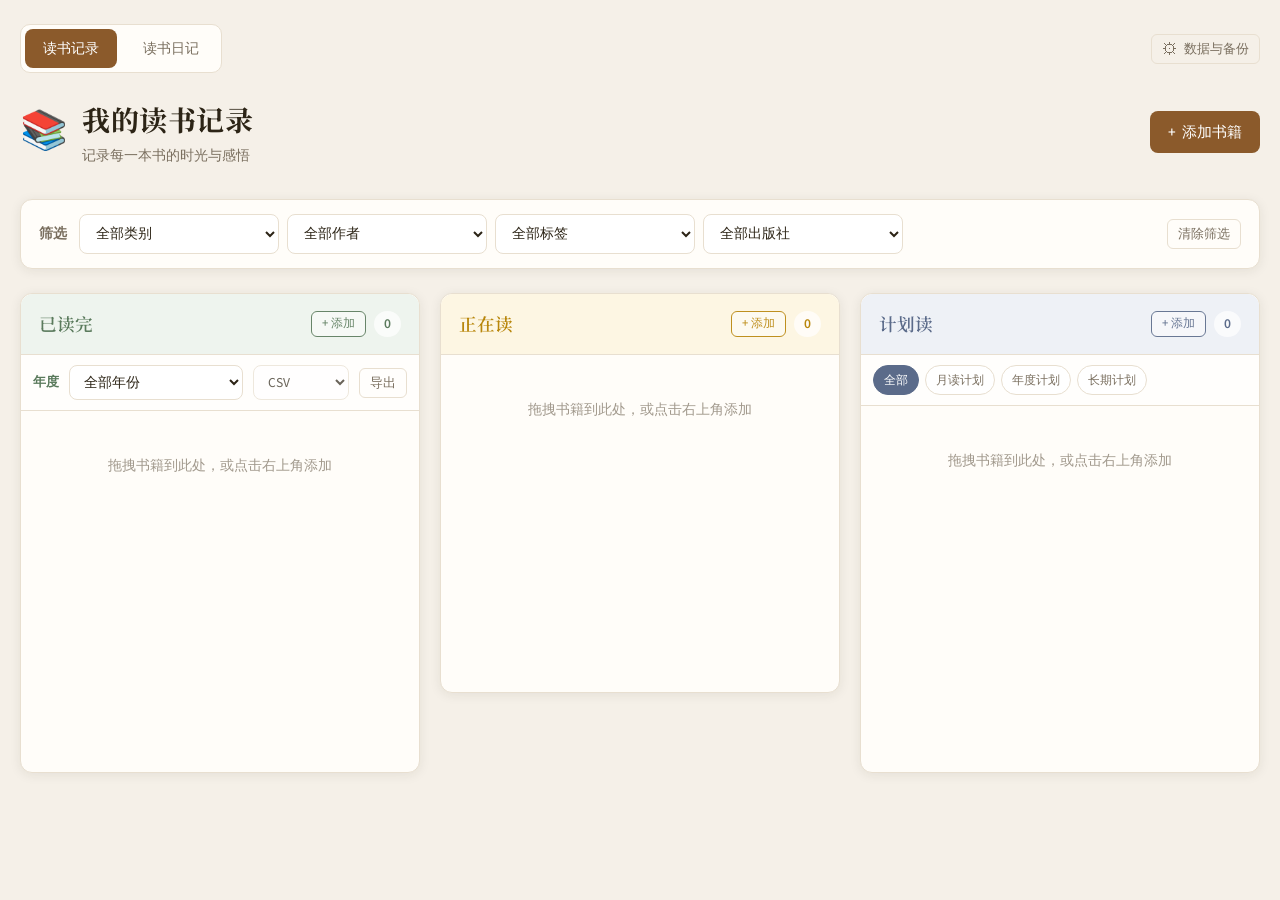
==== commit e8a43066: "Improve mobile UX: data panel, column add buttons, filters, and drag" ====
--- a/index.html
+++ b/index.html
@@ -11,26 +11,16 @@
 </head>
 <body>
   <div class="app">
-    <nav class="app-nav" aria-label="主导航">
-      <a href="index.html" class="app-nav-link active">读书记录</a>
-      <a href="diary.html" class="app-nav-link">读书日记</a>
-    </nav>
-
-    <section class="data-bar" aria-label="数据管理">
-      <span class="data-bar-label">数据</span>
-      <button type="button" class="btn btn-ghost btn-sm" id="exportAllBtn">导出全部</button>
-      <label class="btn btn-ghost btn-sm import-label">
-        导入全部
-        <input type="file" id="importAllInput" accept=".json,application/json" hidden>
-      </label>
-      <label class="auto-backup-toggle">
-        <input type="checkbox" id="autoBackupToggle" checked>
-        <span class="auto-backup-toggle-ui" aria-hidden="true"></span>
-        <span class="auto-backup-toggle-label">自动备份</span>
-      </label>
-      <button type="button" class="btn btn-ghost btn-sm" id="chooseBackupFolderBtn">自定义下载路径</button>
-      <button type="button" class="btn btn-ghost btn-sm" id="clearBackupFolderBtn" hidden>恢复为浏览器默认下载目录</button>
-    </section>
+    <div class="top-bar">
+      <nav class="app-nav" aria-label="主导航">
+        <a href="index.html" class="app-nav-link active">读书记录</a>
+        <a href="diary.html" class="app-nav-link">读书日记</a>
+      </nav>
+      <button type="button" class="btn btn-ghost btn-sm data-panel-trigger" id="openDataPanelBtn" aria-haspopup="dialog">
+        <span class="data-panel-trigger-icon" aria-hidden="true">⚙</span>
+        数据与备份
+      </button>
+    </div>
 
     <header class="header">
       <div class="header-inner">
@@ -73,7 +63,10 @@
       <section class="column column-finished" data-status="finished">
         <div class="column-header finished">
           <h2>已读完</h2>
-          <span class="count" id="count-finished">0</span>
+          <div class="column-header-meta">
+            <button type="button" class="column-add-btn" data-add-status="finished" aria-label="添加到已读完" title="添加书籍到此栏">+ 添加</button>
+            <span class="count" id="count-finished">0</span>
+          </div>
         </div>
         <div class="finished-year-bar">
           <label for="finishedYearFilter">年度</label>
@@ -94,7 +87,10 @@
       <section class="column" data-status="reading">
         <div class="column-header reading">
           <h2>正在读</h2>
-          <span class="count" id="count-reading">0</span>
+          <div class="column-header-meta">
+            <button type="button" class="column-add-btn" data-add-status="reading" aria-label="添加到正在读" title="添加书籍到此栏">+ 添加</button>
+            <span class="count" id="count-reading">0</span>
+          </div>
         </div>
         <div class="book-list" id="list-reading"></div>
       </section>
@@ -102,7 +98,10 @@
       <section class="column column-planned" data-status="planned">
         <div class="column-header planned">
           <h2>计划读</h2>
-          <span class="count" id="count-planned">0</span>
+          <div class="column-header-meta">
+            <button type="button" class="column-add-btn" data-add-status="planned" aria-label="添加到计划读" title="添加书籍到此栏">+ 添加</button>
+            <span class="count" id="count-planned">0</span>
+          </div>
         </div>
         <div class="plan-tabs" id="planTabs">
           <button type="button" class="plan-tab active" data-plan-filter="">全部</button>
@@ -275,6 +274,42 @@
     </div>
   </dialog>
 
+  <!-- Data Panel Modal -->
+  <dialog class="modal" id="dataPanelModal">
+    <div class="modal-content data-panel-content">
+      <div class="modal-header">
+        <h3>数据与备份</h3>
+        <button type="button" class="btn-close" data-close-data-panel aria-label="关闭">&times;</button>
+      </div>
+
+      <div class="data-panel-body">
+        <section class="data-panel-section">
+          <h4 class="data-panel-section-title">自动备份</h4>
+          <label class="auto-backup-toggle data-panel-toggle">
+            <input type="checkbox" id="autoBackupToggle" checked>
+            <span class="auto-backup-toggle-ui" aria-hidden="true"></span>
+            <span class="auto-backup-toggle-label">保存书籍或日记时自动备份</span>
+          </label>
+          <div class="data-panel-actions">
+            <button type="button" class="btn btn-ghost btn-sm" id="chooseBackupFolderBtn">自定义下载路径</button>
+            <button type="button" class="btn btn-ghost btn-sm" id="clearBackupFolderBtn" hidden>恢复为浏览器默认下载目录</button>
+          </div>
+        </section>
+
+        <section class="data-panel-section">
+          <h4 class="data-panel-section-title">导入与导出</h4>
+          <div class="data-panel-actions data-panel-actions-stack">
+            <button type="button" class="btn btn-ghost" id="exportAllBtn">导出全部数据</button>
+            <label class="btn btn-ghost import-label">
+              导入全部数据
+              <input type="file" id="importAllInput" accept=".json,application/json" hidden>
+            </label>
+          </div>
+        </section>
+      </div>
+    </div>
+  </dialog>
+
   <!-- Import Modal -->
   <dialog class="modal" id="importModal">
     <div class="modal-content">
--- a/styles.css
+++ b/styles.css
@@ -238,8 +238,10 @@
 
 .tag-add-btn {
   flex-shrink: 0;
-  padding: 4px 12px;
-  min-height: 32px;
+  padding: 8px 14px;
+  min-height: 44px;
+  min-width: 44px;
+  touch-action: manipulation;
 }
 
 .tag-chip {
@@ -388,6 +390,34 @@
   font-weight: 600;
 }
 
+.column-header-meta {
+  display: flex;
+  align-items: center;
+  gap: 8px;
+}
+
+.column-add-btn {
+  display: inline-flex;
+  align-items: center;
+  padding: 3px 10px;
+  border: 1px solid currentColor;
+  border-radius: 6px;
+  background: rgba(255, 255, 255, 0.55);
+  color: inherit;
+  font-family: inherit;
+  font-size: 0.78rem;
+  font-weight: 500;
+  line-height: 1.4;
+  cursor: pointer;
+  opacity: 0.9;
+  transition: background 0.15s, opacity 0.15s;
+}
+
+.column-add-btn:hover {
+  background: rgba(255, 255, 255, 0.92);
+  opacity: 1;
+}
+
 .column-header.finished {
   background: var(--finished-bg);
   color: var(--finished);
@@ -602,17 +632,18 @@
 
 .book-card-drag {
   flex-shrink: 0;
-  width: 22px;
-  height: 22px;
-  margin-top: 1px;
+  width: 32px;
+  height: 32px;
+  margin-top: 0;
   padding: 0;
   border: none;
-  border-radius: 4px;
+  border-radius: 6px;
   background: transparent;
   color: var(--text-muted);
-  font-size: 1rem;
+  font-size: 1.1rem;
   line-height: 1;
   cursor: grab;
+  touch-action: none;
   opacity: 0.45;
   transition: opacity 0.15s, background 0.15s, color 0.15s;
 }
@@ -621,6 +652,12 @@
   opacity: 1;
 }
 
+@media (hover: none) {
+  .book-card-drag {
+    opacity: 0.85;
+  }
+}
+
 .book-card-drag:hover {
   background: var(--bg);
   color: var(--text);
@@ -631,8 +668,16 @@
 }
 
 .book-card.is-dragging {
-  opacity: 0.45;
+  opacity: 0.55;
   box-shadow: var(--shadow);
+}
+
+.drop-marker {
+  height: 2px;
+  margin: 4px 0;
+  background: var(--primary);
+  border-radius: 1px;
+  pointer-events: none;
 }
 
 .book-list[data-sortable="on"],
@@ -1045,6 +1090,45 @@
   }
 }
 
+@media (max-width: 640px) {
+  .app {
+    padding-left: 12px;
+    padding-right: 12px;
+  }
+
+  .filter-bar {
+    padding: 12px;
+  }
+
+  .filter-bar-inner {
+    flex-direction: column;
+    align-items: stretch;
+    gap: 10px;
+  }
+
+  .filter-controls {
+    display: grid;
+    grid-template-columns: 1fr 1fr;
+    gap: 8px;
+    width: 100%;
+  }
+
+  .filter-controls select,
+  .filter-controls input[type="search"],
+  .filter-controls input[type="month"] {
+    width: 100%;
+    max-width: none;
+    min-width: 0;
+    flex: none;
+    box-sizing: border-box;
+  }
+
+  .filter-bar-inner > .btn {
+    width: 100%;
+    justify-content: center;
+  }
+}
+
 @media (max-width: 480px) {
   .two-col {
     grid-template-columns: 1fr;
@@ -1053,18 +1137,21 @@
   .brand h1 {
     font-size: 1.4rem;
   }
-
-  .filter-controls select {
-    max-width: none;
-    min-width: 0;
-  }
 }
 
 /* App navigation */
+.top-bar {
+  display: flex;
+  align-items: center;
+  justify-content: space-between;
+  gap: 12px;
+  margin-bottom: 24px;
+}
+
 .app-nav {
   display: flex;
   gap: 8px;
-  margin-bottom: 24px;
+  margin-bottom: 0;
   padding: 4px;
   background: var(--surface);
   border: 1px solid var(--border);
@@ -1092,22 +1179,70 @@
   color: #fff;
 }
 
-.data-bar {
-  display: flex;
-  align-items: center;
-  gap: 10px;
+.data-panel-trigger {
+  display: inline-flex;
+  align-items: center;
+  gap: 6px;
+  flex-shrink: 0;
+  color: var(--text-muted);
+}
+
+.data-panel-trigger:hover {
+  color: var(--text);
+}
+
+.data-panel-trigger-icon {
+  font-size: 1rem;
+  line-height: 1;
+}
+
+.data-panel-content {
+  max-width: 420px;
+}
+
+.data-panel-body {
+  display: flex;
+  flex-direction: column;
+  gap: 20px;
+}
+
+.data-panel-section {
+  padding-bottom: 20px;
+  border-bottom: 1px solid var(--border);
+}
+
+.data-panel-section:last-child {
+  padding-bottom: 0;
+  border-bottom: none;
+}
+
+.data-panel-section-title {
+  margin: 0 0 12px;
+  font-size: 0.82rem;
+  font-weight: 600;
+  color: var(--text-muted);
+  letter-spacing: 0.02em;
+}
+
+.data-panel-toggle {
+  margin-bottom: 12px;
+}
+
+.data-panel-actions {
+  display: flex;
   flex-wrap: wrap;
-  margin-bottom: 20px;
-  padding: 10px 14px;
-  background: var(--surface);
-  border: 1px solid var(--border);
-  border-radius: 10px;
-}
-
-.data-bar-label {
-  font-size: 0.85rem;
-  font-weight: 600;
-  color: var(--text-muted);
+  gap: 8px;
+}
+
+.data-panel-actions-stack {
+  flex-direction: column;
+}
+
+.data-panel-actions-stack .btn,
+.data-panel-actions-stack .import-label {
+  width: 100%;
+  justify-content: center;
+  text-align: center;
 }
 
 .import-label {
@@ -1304,15 +1439,28 @@
   min-height: 120px;
 }
 
+@media (max-width: 640px) {
+  .finished-year-bar {
+    flex-wrap: wrap;
+    gap: 8px;
+  }
+
+  .finished-year-bar select,
+  .finished-year-bar .btn {
+    flex: 1 1 calc(50% - 4px);
+    min-width: 0;
+    max-width: none;
+  }
+}
+
 @media (max-width: 480px) {
-  .diary-filter-bar input[type="search"],
-  .diary-filter-bar input[type="month"] {
-    max-width: none;
+  .top-bar {
+    gap: 8px;
+  }
+
+  .app-nav {
+    flex: 1;
     min-width: 0;
-  }
-
-  .app-nav {
-    width: 100%;
   }
 
   .app-nav-link {
